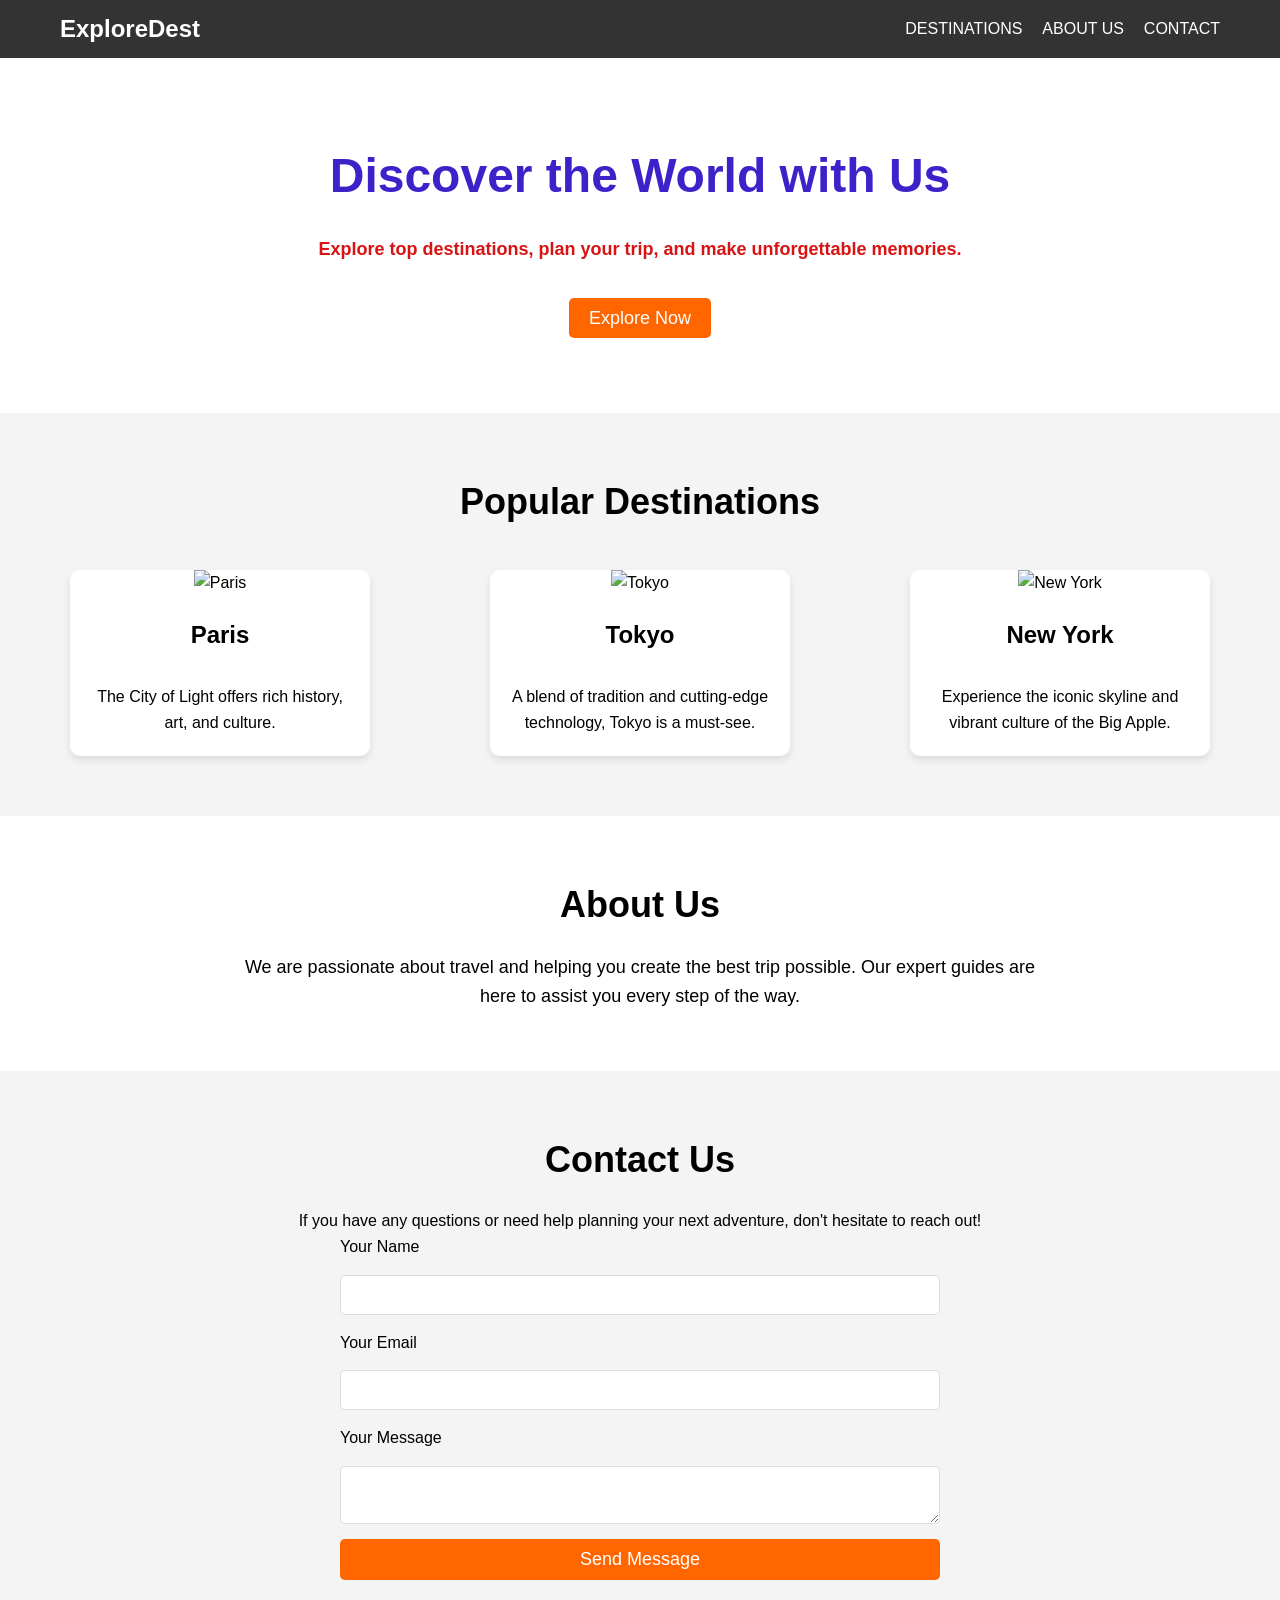
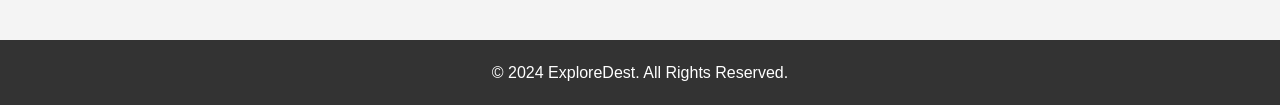
==== index.html @ b666c235 "Add files via upload" ====
<!DOCTYPE html>
<html lang="en">
<head>
    <meta charset="UTF-8">
    <meta name="viewport" content="width=device-width, initial-scale=1.0">
    <meta name="description" content="Explore beautiful destinations and plan your perfect trip with our tourism website.">
    <title>Explore Destinations - Tourism Website</title>
    <link rel="stylesheet" href="1.css">
</head>
<body>
    <!-- Navigation Bar -->
    <header>
        <nav>
            <div class="logo">
                <a href="index.html">ExploreDest</a>
            </div>
            <ul class="nav-links">
                <li><a href="destinations.html">Destinations</a></li>
                <li><a href="about.html">About Us</a></li>
                <li><a href="contact.html">Contact</a></li>
            </ul>
        </nav>
    </header>
    
    <!-- Home Section -->
    <section class="home">
        <div class="home-content">
            <h1>Discover the World with Us</h1>
            <b><p>Explore top destinations, plan your trip, and make unforgettable memories.</p></b>
            <a href="#destinations" class="cta-btn">Explore Now</a>
        </div>
    </section>

    <!-- Destinations Section -->
    <section id="destinations" class="destinations">
        <h2>Popular Destinations</h2>
        <div class="destination-cards">
            <div class="card">
                <img src="https://www.pixelstalk.net/wp-content/uploads/images6/Paris-Aesthetic-Wallpaper-HD.jpg" alt="Paris">
                <h3>Paris</h3>
                <p>The City of Light offers rich history, art, and culture.</p>
            </div>
            <div class="card">
                <img src="https://i.pinimg.com/originals/ce/49/9e/ce499ebb36da09d87874a465cbc0396f.jpg" alt="Tokyo">
                <h3>Tokyo</h3>
                <p>A blend of tradition and cutting-edge technology, Tokyo is a must-see.</p>
            </div>
            <div class="card">
                <img src="https://wallpapers.com/images/hd/new-york-aesthetic-skyline-ulrpfpjzfeyrl3sp.jpg" alt="New York">
                <h3>New York</h3>
                <p>Experience the iconic skyline and vibrant culture of the Big Apple.</p>
            </div>
        </div>
    </section>

    <!-- About Us Section -->
    <section id="about" class="about">
        <h2>About Us</h2>
        <p>We are passionate about travel and helping you create the best trip possible. Our expert guides are here to assist you every step of the way.</p>
    </section>

    <!-- Contact Section -->
    <section id="contact" class="contact">
        <h2>Contact Us</h2>
        <p>If you have any questions or need help planning your next adventure, don't hesitate to reach out!</p>
        <form>
            <label for="name">Your Name</label>
            <input type="text" id="name" name="name" required>

            <label for="email">Your Email</label>
            <input type="email" id="email" name="email" required>

            <label for="message">Your Message</label>
            <textarea id="message" name="message" required></textarea>

            <button type="submit">Send Message</button>
        </form>
    </section>

    <!-- Footer Section -->
    <footer>
        <p>&copy; 2024 ExploreDest. All Rights Reserved.</p>
    </footer>
</body>
</html>
---- 1.css ----
* {
  margin: 0;
  padding: 0;
  box-sizing: border-box;
}

body {
  font-family: Arial, sans-serif;
  line-height: 1.6;
}

a {
  text-decoration: none;
  color: inherit;
}

ul {
  list-style-type: none;
}

header {
  background-color: #333;
  color: #fff;
  padding: 10px 0;
}

header nav {
  display: flex;
  justify-content: space-between;
  align-items: center;
  max-width: 1200px;
  margin: 0 auto;
  padding: 0 20px;
}

header .logo a {
  font-size: 24px;
  font-weight: bold;
  color: #fff;
}

header .nav-links {
  display: flex;
  gap: 20px;
}

header .nav-links li a {
  color: #fff;
  font-size: 16px;
  text-transform: uppercase;
}

header .nav-links li a:hover {
  color: #ff6600;
}

/* Home Section */
.home {
  background-image: url('https://wallpaperaccess.com/full/136008.jpg');
  background-size: cover;
  background-position: center;
  color: #3e22c9;
  text-align: center;
  padding: 80px 20px;
}

.home h1 {
  font-size: 48px;
  margin-bottom: 20px;
}

.home p {
  font-size: 18px;
  margin-bottom: 40px;
  color: #d81313;
}

@media (max-width: 768px) {
  .header nav {
    flex-direction: column;
  }

  .home h1 {
    font-size: 36px;
  }

  .home p {
    font-size: 16px;
  }

  .destination-cards {
    flex-direction: column;
    align-items: center;
  }

  .city-gallery {
    flex-direction: column;
    align-items: center;
  }
}

.cta-btn {
  background-color: #ff6600;
  padding: 10px 20px;
  color: #fff;
  font-size: 18px;
  border: none;
  border-radius: 5px;
}

.cta-btn:hover {
  background-color: #ff4500;
}

/* Destinations Section */
.destinations {
  padding: 60px 20px;
  background-color: #f4f4f4;
  text-align: center;
}

.destinations h2 {
  font-size: 36px;
  margin-bottom: 40px;
}

.destination-cards {
  display: flex;
  justify-content: space-around;
  gap: 20px;
}

.destination-cards .card {
  background-color: #fff;
  border-radius: 10px;
  overflow: hidden;
  width: 300px;
  box-shadow: 0 4px 8px rgba(0, 0, 0, 0.1);
  text-align: center;
}

.destination-cards .card img {
  width: 100%;
  height: 200px;
  object-fit: cover;
}

.destination-cards .card h3 {
  font-size: 24px;
  margin: 20px 0 10px;
}

.destination-cards .card p {
  font-size: 16px;
  padding: 20px 20px 20px;
}

@media (max-width: 480px) {
  .home h1 {
    font-size: 28px;
  }

  .home p {
    font-size: 14px;
  }

  .cta-btn {
    font-size: 16px;
    padding: 8px 16px;
  }

  .destination-cards .card,
  .city-spot {
    width: 100%;
  }
}

/* Search Bar */
.search-bar {
  display: flex;
  justify-content: center;
  margin-bottom: 20px;
}

.search-bar input[type="text"] {
  padding: 10px;
  font-size: 16px;
  border-radius: 5px;
  border: 1px solid #ddd;
  width: 300px;
}

.search-bar button {
  padding: 10px 20px;
  margin-left: 10px;
  background-color: #ff6600;
  border: none;
  color: #fff;
  font-size: 16px;
  border-radius: 5px;
  cursor: pointer;
}

.search-bar button:hover {
  background-color: #ff4500;
}

/* About Us Section */
.about {
  padding: 60px 20px;
  background-color: #fff;
  text-align: center;
}

.about h2 {
  font-size: 36px;
  margin-bottom: 20px;
}

.about p {
  font-size: 18px;
  max-width: 800px;
  margin: 0 auto;
}

/* Contact Section */
.contact {
  padding: 60px 20px;
  background-color: #f4f4f4;
  text-align: center;
}

.contact h2 {
  font-size: 36px;
  margin-bottom: 20px;
}

.contact form {
  max-width: 600px;
  margin: 0 auto;
  display: grid;
  gap: 15px;
}

.contact form label {
  text-align: left;
  font-size: 16px;
}

.contact form input, .contact form textarea {
  padding: 10px;
  font-size: 16px;
  width: 100%;
  border-radius: 5px;
  border: 1px solid #ddd;
}

.contact form button {
  background-color: #ff6600;
  padding: 10px 20px;
  border: none;
  border-radius: 5px;
  color: #fff;
  font-size: 18px;
}

.contact form button:hover {
  background-color: #ff4500;
}

/* Footer Section */
footer {
  background-color: #333;
  color: #fff;
  text-align: center;
  padding: 20px 0;
}
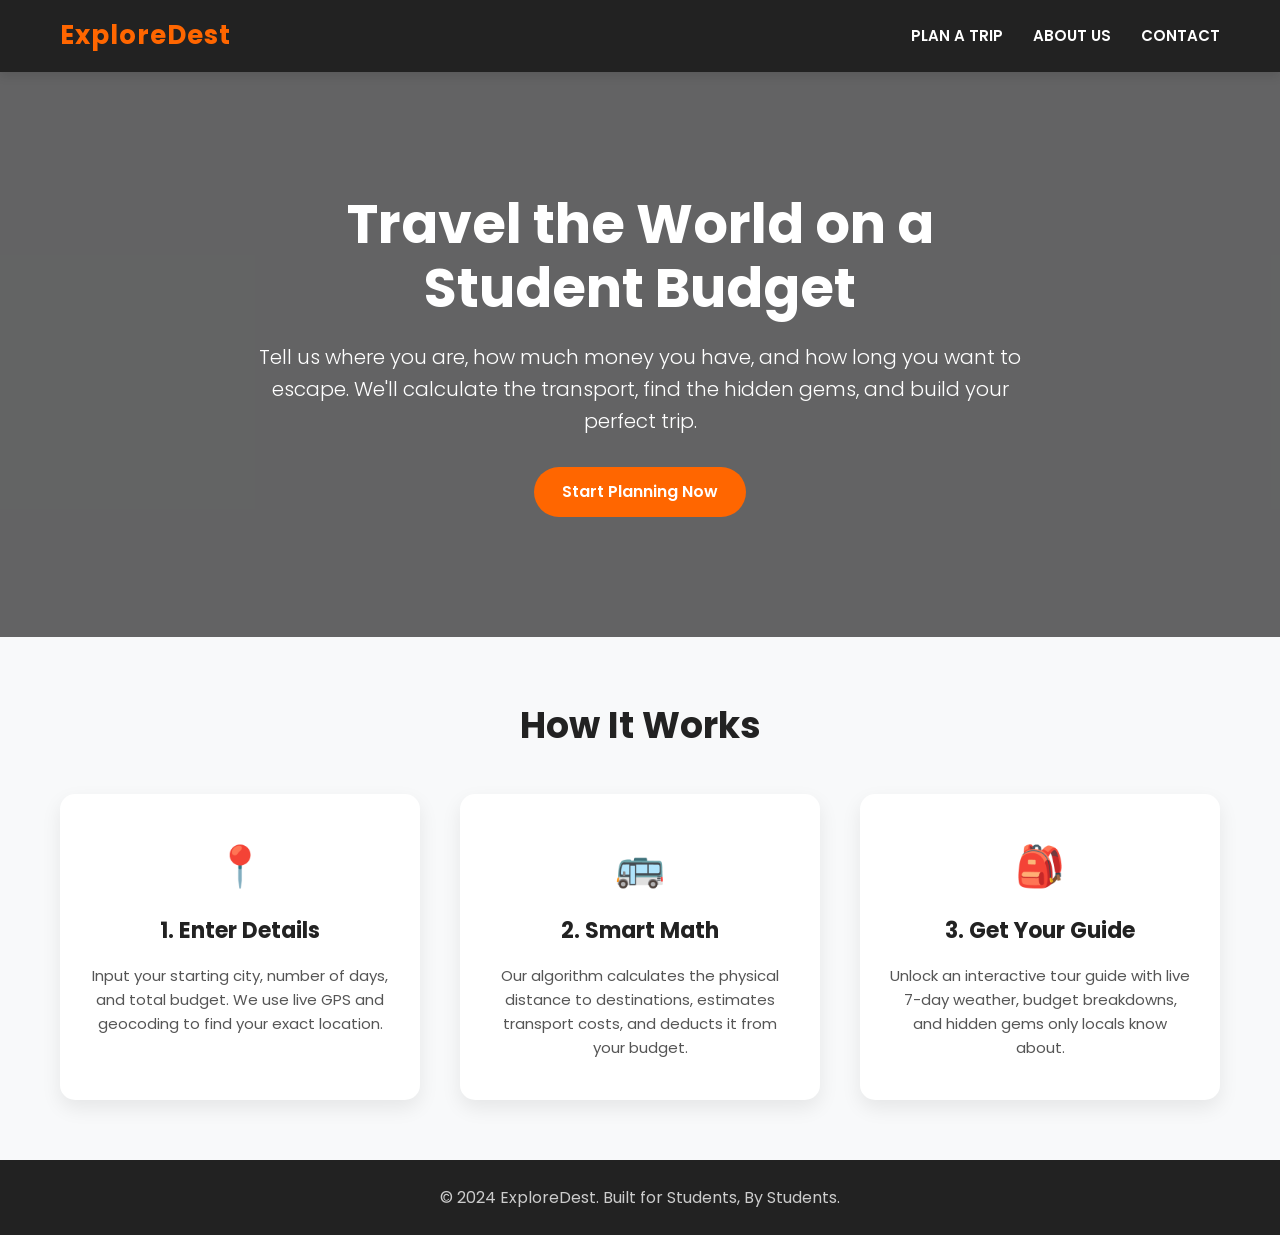
==== commit 7e1ad79e: "Enhanced ExploreDest v2: Leaflet maps, 5+ live APIs, budget algorithm, glassmorphism UI" ====
--- a/index.html
+++ b/index.html
@@ -1,85 +1,56 @@
-<!DOCTYPE html>
-<html lang="en">
-<head>
-    <meta charset="UTF-8">
-    <meta name="viewport" content="width=device-width, initial-scale=1.0">
-    <meta name="description" content="Explore beautiful destinations and plan your perfect trip with our tourism website.">
-    <title>Explore Destinations - Tourism Website</title>
-    <link rel="stylesheet" href="1.css">
-</head>
-<body>
-    <!-- Navigation Bar -->
-    <header>
-        <nav>
-            <div class="logo">
-                <a href="index.html">ExploreDest</a>
-            </div>
-            <ul class="nav-links">
-                <li><a href="destinations.html">Destinations</a></li>
-                <li><a href="about.html">About Us</a></li>
-                <li><a href="contact.html">Contact</a></li>
-            </ul>
-        </nav>
-    </header>
-    
-    <!-- Home Section -->
-    <section class="home">
-        <div class="home-content">
-            <h1>Discover the World with Us</h1>
-            <b><p>Explore top destinations, plan your trip, and make unforgettable memories.</p></b>
-            <a href="#destinations" class="cta-btn">Explore Now</a>
-        </div>
-    </section>
-
-    <!-- Destinations Section -->
-    <section id="destinations" class="destinations">
-        <h2>Popular Destinations</h2>
-        <div class="destination-cards">
-            <div class="card">
-                <img src="https://www.pixelstalk.net/wp-content/uploads/images6/Paris-Aesthetic-Wallpaper-HD.jpg" alt="Paris">
-                <h3>Paris</h3>
-                <p>The City of Light offers rich history, art, and culture.</p>
-            </div>
-            <div class="card">
-                <img src="https://i.pinimg.com/originals/ce/49/9e/ce499ebb36da09d87874a465cbc0396f.jpg" alt="Tokyo">
-                <h3>Tokyo</h3>
-                <p>A blend of tradition and cutting-edge technology, Tokyo is a must-see.</p>
-            </div>
-            <div class="card">
-                <img src="https://wallpapers.com/images/hd/new-york-aesthetic-skyline-ulrpfpjzfeyrl3sp.jpg" alt="New York">
-                <h3>New York</h3>
-                <p>Experience the iconic skyline and vibrant culture of the Big Apple.</p>
-            </div>
-        </div>
-    </section>
-
-    <!-- About Us Section -->
-    <section id="about" class="about">
-        <h2>About Us</h2>
-        <p>We are passionate about travel and helping you create the best trip possible. Our expert guides are here to assist you every step of the way.</p>
-    </section>
-
-    <!-- Contact Section -->
-    <section id="contact" class="contact">
-        <h2>Contact Us</h2>
-        <p>If you have any questions or need help planning your next adventure, don't hesitate to reach out!</p>
-        <form>
-            <label for="name">Your Name</label>
-            <input type="text" id="name" name="name" required>
-
-            <label for="email">Your Email</label>
-            <input type="email" id="email" name="email" required>
-
-            <label for="message">Your Message</label>
-            <textarea id="message" name="message" required></textarea>
-
-            <button type="submit">Send Message</button>
-        </form>
-    </section>
-
-    <!-- Footer Section -->
-    <footer>
-        <p>&copy; 2024 ExploreDest. All Rights Reserved.</p>
-    </footer>
-</body>
-</html>
+<!DOCTYPE html>
+<html lang="en">
+<head>
+    <meta charset="UTF-8">
+    <meta name="viewport" content="width=device-width, initial-scale=1.0">
+    <title>ExploreDest - The Ultimate Student Trip Planner</title>
+    <link rel="stylesheet" href="style.css">
+</head>
+<body>
+    <header>
+        <nav>
+            <div class="logo"><a href="index.html">ExploreDest</a></div>
+            <ul class="nav-links">
+                <li><a href="destinations.html">Plan a Trip</a></li>
+                <li><a href="about.html">About Us</a></li>
+                <li><a href="contact.html">Contact</a></li>
+            </ul>
+        </nav>
+    </header>
+    
+    <main>
+        <section class="hero" style="background-image: url('https://images.unsplash.com/photo-1469854523086-cc02fe5d8800?ixlib=rb-4.0.3&auto=format&fit=crop&w=2000&q=80');">
+            <div class="hero-content">
+                <h1>Travel the World on a Student Budget</h1>
+                <p>Tell us where you are, how much money you have, and how long you want to escape. We'll calculate the transport, find the hidden gems, and build your perfect trip.</p>
+                <a href="destinations.html" class="cta-btn">Start Planning Now</a>
+            </div>
+        </section>
+
+        <section class="section-container">
+            <h2 class="section-title">How It Works</h2>
+            <div class="about-grid">
+                <div class="feature-card">
+                    <div class="feature-icon">📍</div>
+                    <h3>1. Enter Details</h3>
+                    <p>Input your starting city, number of days, and total budget. We use live GPS and geocoding to find your exact location.</p>
+                </div>
+                <div class="feature-card">
+                    <div class="feature-icon">🚌</div>
+                    <h3>2. Smart Math</h3>
+                    <p>Our algorithm calculates the physical distance to destinations, estimates transport costs, and deducts it from your budget.</p>
+                </div>
+                <div class="feature-card">
+                    <div class="feature-icon">🎒</div>
+                    <h3>3. Get Your Guide</h3>
+                    <p>Unlock an interactive tour guide with live 7-day weather, budget breakdowns, and hidden gems only locals know about.</p>
+                </div>
+            </div>
+        </section>
+    </main>
+
+    <footer>
+        <p>&copy; 2024 ExploreDest. Built for Students, By Students.</p>
+    </footer>
+</body>
+</html>
--- a/style.css
+++ b/style.css
@@ -0,0 +1,332 @@
+@import url('https://fonts.googleapis.com/css2?family=Poppins:wght@300;400;600;700&display=swap');
+
+:root {
+  --primary: #ff6600;
+  --primary-hover: #e65c00;
+  --dark: #222;
+  --light: #f8f9fa;
+  --text-gray: #555;
+  --white: #ffffff;
+  --shadow: 0 8px 20px rgba(0, 0, 0, 0.08);
+}
+
+* {
+  margin: 0;
+  padding: 0;
+  box-sizing: border-box;
+}
+
+body {
+  font-family: 'Poppins', sans-serif;
+  line-height: 1.6;
+  background-color: var(--light);
+  color: var(--text-gray);
+  display: flex;
+  flex-direction: column;
+  min-height: 100vh;
+}
+
+main {
+  flex: 1; 
+}
+
+a {
+  text-decoration: none;
+  color: inherit;
+}
+
+ul {
+  list-style-type: none;
+}
+
+/* --- HEADER & NAV --- */
+header {
+  background-color: var(--dark);
+  color: var(--white);
+  padding: 15px 0;
+  position: sticky;
+  top: 0;
+  z-index: 1000;
+  box-shadow: 0 4px 10px rgba(0,0,0,0.1);
+}
+
+header nav {
+  display: flex;
+  justify-content: space-between;
+  align-items: center;
+  max-width: 1200px;
+  margin: 0 auto;
+  padding: 0 20px;
+}
+
+header .logo a {
+  font-size: 26px;
+  font-weight: 700;
+  color: var(--primary);
+  letter-spacing: 1px;
+}
+
+header .nav-links {
+  display: flex;
+  gap: 30px;
+}
+
+header .nav-links li a {
+  color: var(--white);
+  font-size: 15px;
+  font-weight: 600;
+  text-transform: uppercase;
+  transition: color 0.3s;
+}
+
+header .nav-links li a:hover {
+  color: var(--primary);
+}
+
+/* --- BUTTONS --- */
+.cta-btn {
+  background-color: var(--primary);
+  color: var(--white);
+  padding: 12px 28px;
+  font-size: 16px;
+  font-weight: 600;
+  border: none;
+  border-radius: 30px;
+  cursor: pointer;
+  transition: all 0.3s ease;
+  display: inline-block;
+}
+
+.cta-btn:hover {
+  background-color: var(--primary-hover);
+  transform: translateY(-2px);
+  box-shadow: 0 4px 15px rgba(255, 102, 0, 0.4);
+}
+
+/* --- HERO SECTIONS --- */
+.hero {
+  background-size: cover;
+  background-position: center;
+  color: var(--white);
+  text-align: center;
+  padding: 120px 20px;
+  position: relative;
+}
+
+.hero::before {
+  content: '';
+  position: absolute;
+  top: 0; left: 0; right: 0; bottom: 0;
+  background: rgba(0, 0, 0, 0.6);
+}
+
+.hero-content {
+  position: relative;
+  z-index: 1;
+  max-width: 800px;
+  margin: 0 auto;
+}
+
+.hero h1 {
+  font-size: 54px;
+  font-weight: 700;
+  margin-bottom: 20px;
+  line-height: 1.2;
+}
+
+.hero p {
+  font-size: 20px;
+  margin-bottom: 30px;
+  font-weight: 300;
+}
+
+/* --- ABOUT & CONTACT PAGES --- */
+.section-container {
+  max-width: 1200px;
+  margin: 60px auto;
+  padding: 0 20px;
+}
+
+.section-title {
+  text-align: center;
+  font-size: 36px;
+  color: var(--dark);
+  margin-bottom: 40px;
+  font-weight: 700;
+}
+
+.about-grid {
+  display: grid;
+  grid-template-columns: repeat(auto-fit, minmax(300px, 1fr));
+  gap: 40px;
+  margin-top: 40px;
+}
+
+.feature-card {
+  background: var(--white);
+  padding: 40px 30px;
+  border-radius: 15px;
+  text-align: center;
+  box-shadow: var(--shadow);
+  transition: transform 0.3s ease;
+}
+
+.feature-card:hover { transform: translateY(-10px); }
+.feature-card h3 { color: var(--dark); margin: 15px 0; font-size: 22px; }
+.feature-card p { font-size: 15px; }
+.feature-icon { font-size: 40px; color: var(--primary); }
+
+/* --- CONTACT PAGE --- */
+.contact-wrapper {
+  display: grid;
+  grid-template-columns: 1fr 1fr;
+  gap: 50px;
+  background: var(--white);
+  padding: 40px;
+  border-radius: 15px;
+  box-shadow: var(--shadow);
+}
+
+.contact-info h3 { color: var(--dark); margin-bottom: 20px; font-size: 24px; }
+.contact-info p { margin-bottom: 15px; display: flex; align-items: center; gap: 10px; }
+
+.contact-form { display: flex; flex-direction: column; gap: 20px; }
+.contact-form input, .contact-form textarea {
+  width: 100%;
+  padding: 15px;
+  border: 1px solid #ddd;
+  border-radius: 8px;
+  font-family: 'Poppins', sans-serif;
+  outline: none;
+  transition: border-color 0.3s;
+}
+.contact-form input:focus, .contact-form textarea:focus { border-color: var(--primary); }
+
+/* --- DESTINATIONS APP PAGE --- */
+.trip-planner {
+  background: rgba(255, 255, 255, 0.95);
+  backdrop-filter: blur(10px);
+  padding: 30px;
+  border-radius: 15px;
+  box-shadow: var(--shadow);
+  display: flex;
+  flex-wrap: wrap;
+  gap: 20px;
+  justify-content: center;
+  align-items: flex-end;
+  position: relative;
+  z-index: 2;
+  margin: -60px auto 40px auto;
+  max-width: 1000px;
+}
+
+.input-group { display: flex; flex-direction: column; text-align: left; flex: 1; min-width: 200px; }
+.input-group label { font-weight: 600; color: var(--dark); margin-bottom: 8px; font-size: 14px; }
+.input-group input, .input-group select { 
+  padding: 12px; 
+  border: 1px solid #ddd; 
+  border-radius: 8px; 
+  outline: none; 
+  width: 100%; 
+  font-family: 'Poppins', sans-serif;
+  background-color: #fff;
+}
+
+.icon-btn { background: none; border: none; font-size: 22px; cursor: pointer; padding-left: 10px; transition: transform 0.2s; }
+.icon-btn:hover { transform: scale(1.2); }
+
+#map { height: 500px; width: 100%; border-radius: 15px; box-shadow: var(--shadow); margin-bottom: 40px; border: 4px solid var(--white); z-index: 1;}
+
+/* FIXED GRID: Flexbox prevents the 4th item from aggressively stretching across the whole bottom row */
+.destination-cards { 
+  display: flex; 
+  flex-wrap: wrap; 
+  justify-content: center; 
+  gap: 30px; 
+}
+
+.card {
+  background: var(--white);
+  border-radius: 15px;
+  overflow: hidden;
+  box-shadow: var(--shadow);
+  width: 100%;
+  max-width: 350px; /* Limits size to prevent stretching */
+  flex: 1 1 300px;  /* Keeps alignment nice and responsive */
+}
+.card img { width: 100%; height: 220px; object-fit: cover; }
+.card-content { padding: 25px; }
+.card-content h3 { color: var(--dark); font-size: 22px; margin-bottom: 10px; }
+.badge { display: inline-block; padding: 6px 12px; border-radius: 20px; font-size: 12px; font-weight: 700; color: #fff; margin-bottom: 15px; background: #28a745; }
+
+/* Empty States */
+.empty-state { text-align: center; padding: 50px 20px; background: var(--white); border-radius: 15px; box-shadow: var(--shadow); grid-column: 1 / -1; width: 100%;}
+.empty-state h3 { color: var(--primary); margin-bottom: 15px; font-size: 24px; }
+
+/* Tour Guide Modal */
+.modal { display: none; position: fixed; z-index: 2000; left: 0; top: 0; width: 100%; height: 100%; background-color: rgba(0,0,0,0.6); overflow-y: auto;}
+.modal-content { background: var(--light); margin: 5% auto; padding: 30px; border-radius: 15px; width: 90%; max-width: 900px; position: relative; }
+.close-btn { position: absolute; right: 25px; top: 15px; font-size: 30px; cursor: pointer; color: #888; }
+.guide-grid { display: grid; grid-template-columns: repeat(auto-fit, minmax(300px, 1fr)); gap: 20px; margin-bottom: 20px; }
+.guide-card { background: var(--white); padding: 25px; border-radius: 12px; box-shadow: 0 4px 10px rgba(0,0,0,0.05); }
+.guide-card h3 { border-bottom: 2px solid var(--primary); padding-bottom: 10px; margin-bottom: 15px; color: var(--dark); }
+.gems-list li { background: #fff4ed; padding: 12px; border-left: 4px solid var(--primary); margin-bottom: 10px; border-radius: 4px; color: var(--dark); }
+.weather-grid { display: flex; gap: 10px; overflow-x: auto; padding-bottom: 10px; }
+.weather-day { background: #f0f0f0; padding: 15px; border-radius: 8px; text-align: center; min-width: 90px; }
+
+/* --- FIXED IMAGES FOR WIKIPEDIA ATTRACTIONS --- */
+.attraction-img {
+  max-width: 100%;
+  max-height: 250px; 
+  object-fit: contain; /* Prevents the ugly stretching seen in Pushkar lake image */
+  border-radius: 8px;
+  margin: 10px auto 0 auto;
+  display: block;
+}
+
+.gems-list li {
+  display: flex;
+  flex-direction: column;
+}
+
+/* --- FOOTER --- */
+footer {
+  background-color: var(--dark);
+  color: #ccc;
+  text-align: center;
+  padding: 25px 20px;
+  margin-top: auto;
+}
+
+/* --- RESPONSIVE --- */
+@media (max-width: 768px) {
+  header nav { flex-direction: column; gap: 15px; }
+  .hero h1 { font-size: 36px; }
+  .contact-wrapper { grid-template-columns: 1fr; }
+  .trip-planner { margin-top: 20px; flex-direction: column; align-items: stretch; }
+}
+
+/* Weather Cards Update */
+.weather-grid {
+  display: flex;
+  gap: 15px;
+  overflow-x: auto;
+  padding: 10px 0;
+  scrollbar-width: thin;
+}
+.weather-day {
+  background: #f8f9fa;
+  padding: 15px;
+  border-radius: 10px;
+  text-align: center;
+  min-width: 110px;
+  border: 1px solid #eee;
+  box-shadow: 0 2px 5px rgba(0,0,0,0.02);
+}
+.weather-day span {
+  display: block;
+  font-size: 12px;
+  color: var(--primary);
+  font-weight: bold;
+  margin-bottom: 5px;
+}
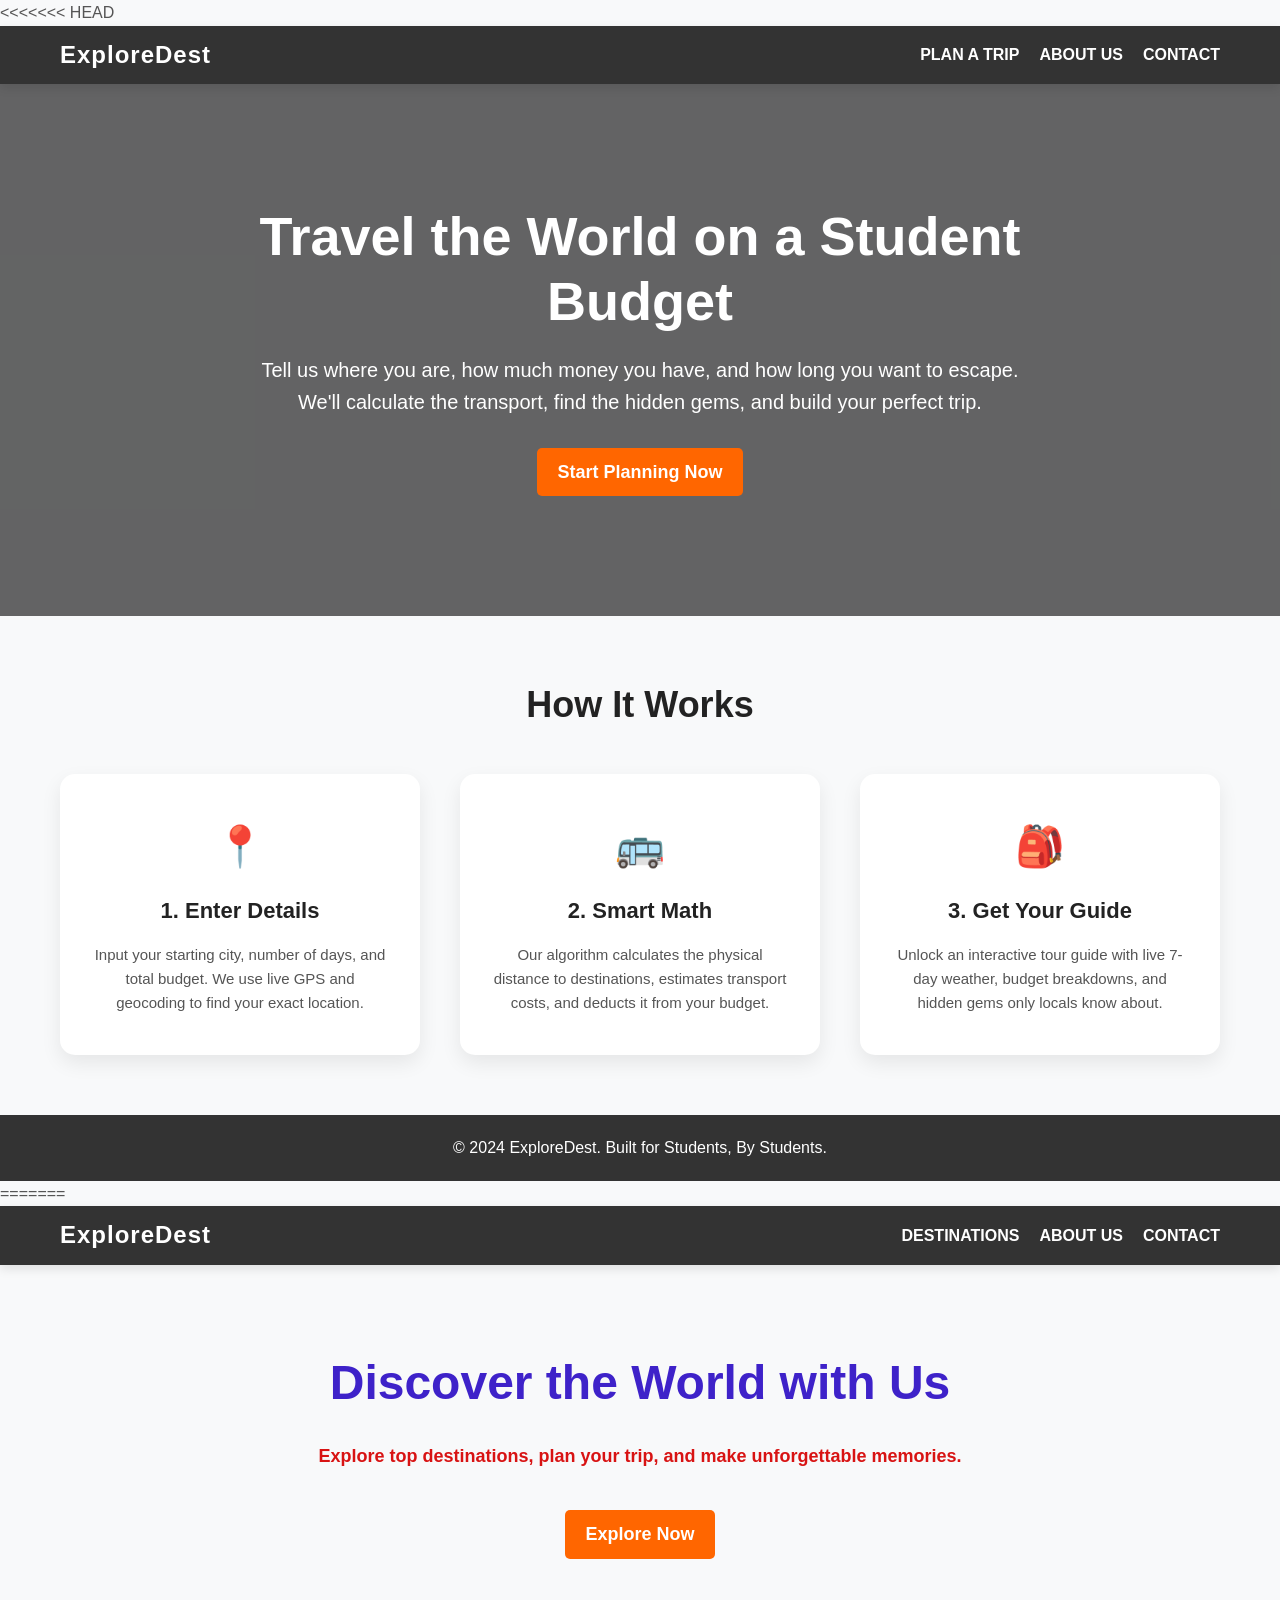
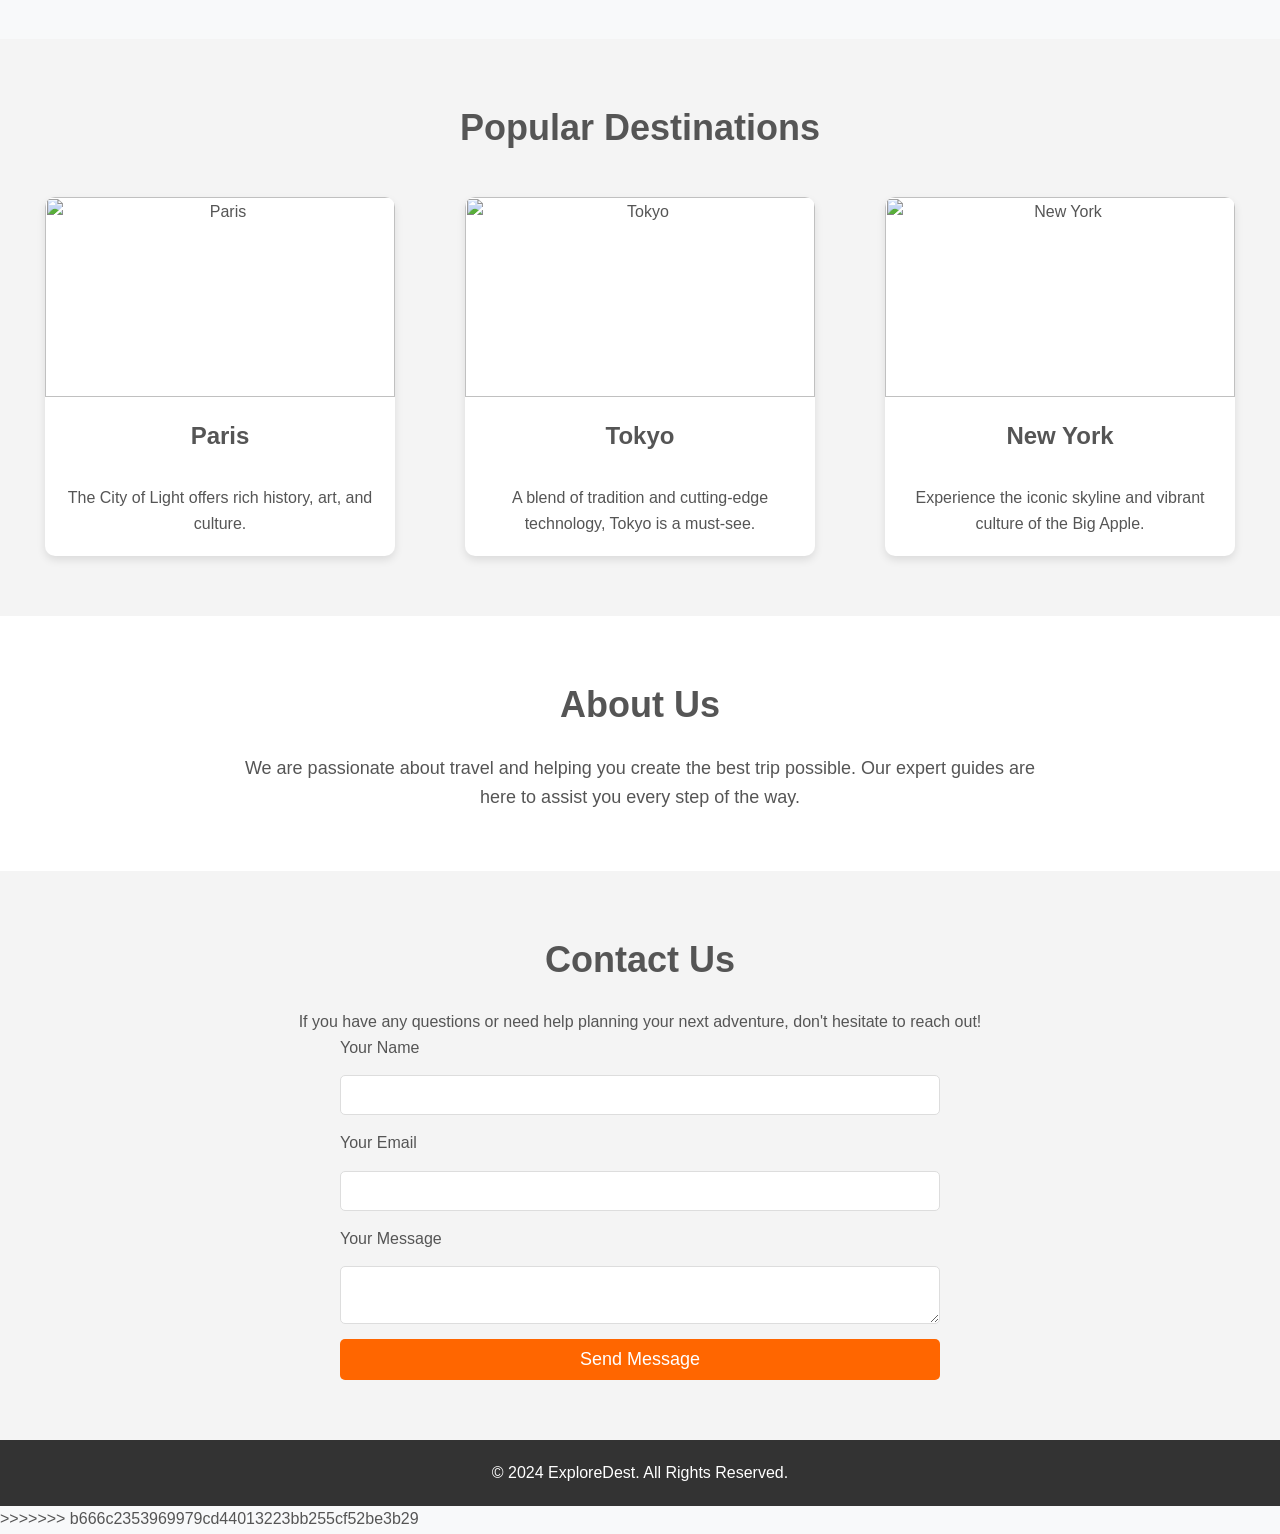
==== commit 86616125: "Enhanced ExploreDest v2: Leaflet maps, live APIs, budget algorithm, glassmorphism UI, renamed 1.css " ====
--- a/index.html
+++ b/index.html
@@ -1,3 +1,4 @@
+<<<<<<< HEAD
 <!DOCTYPE html>
 <html lang="en">
 <head>
@@ -53,4 +54,91 @@
         <p>&copy; 2024 ExploreDest. Built for Students, By Students.</p>
     </footer>
 </body>
-</html>+</html>
+=======
+<!DOCTYPE html>
+<html lang="en">
+<head>
+    <meta charset="UTF-8">
+    <meta name="viewport" content="width=device-width, initial-scale=1.0">
+    <meta name="description" content="Explore beautiful destinations and plan your perfect trip with our tourism website.">
+    <title>Explore Destinations - Tourism Website</title>
+    <link rel="stylesheet" href="1.css">
+</head>
+<body>
+    <!-- Navigation Bar -->
+    <header>
+        <nav>
+            <div class="logo">
+                <a href="index.html">ExploreDest</a>
+            </div>
+            <ul class="nav-links">
+                <li><a href="destinations.html">Destinations</a></li>
+                <li><a href="about.html">About Us</a></li>
+                <li><a href="contact.html">Contact</a></li>
+            </ul>
+        </nav>
+    </header>
+    
+    <!-- Home Section -->
+    <section class="home">
+        <div class="home-content">
+            <h1>Discover the World with Us</h1>
+            <b><p>Explore top destinations, plan your trip, and make unforgettable memories.</p></b>
+            <a href="#destinations" class="cta-btn">Explore Now</a>
+        </div>
+    </section>
+
+    <!-- Destinations Section -->
+    <section id="destinations" class="destinations">
+        <h2>Popular Destinations</h2>
+        <div class="destination-cards">
+            <div class="card">
+                <img src="https://www.pixelstalk.net/wp-content/uploads/images6/Paris-Aesthetic-Wallpaper-HD.jpg" alt="Paris">
+                <h3>Paris</h3>
+                <p>The City of Light offers rich history, art, and culture.</p>
+            </div>
+            <div class="card">
+                <img src="https://i.pinimg.com/originals/ce/49/9e/ce499ebb36da09d87874a465cbc0396f.jpg" alt="Tokyo">
+                <h3>Tokyo</h3>
+                <p>A blend of tradition and cutting-edge technology, Tokyo is a must-see.</p>
+            </div>
+            <div class="card">
+                <img src="https://wallpapers.com/images/hd/new-york-aesthetic-skyline-ulrpfpjzfeyrl3sp.jpg" alt="New York">
+                <h3>New York</h3>
+                <p>Experience the iconic skyline and vibrant culture of the Big Apple.</p>
+            </div>
+        </div>
+    </section>
+
+    <!-- About Us Section -->
+    <section id="about" class="about">
+        <h2>About Us</h2>
+        <p>We are passionate about travel and helping you create the best trip possible. Our expert guides are here to assist you every step of the way.</p>
+    </section>
+
+    <!-- Contact Section -->
+    <section id="contact" class="contact">
+        <h2>Contact Us</h2>
+        <p>If you have any questions or need help planning your next adventure, don't hesitate to reach out!</p>
+        <form>
+            <label for="name">Your Name</label>
+            <input type="text" id="name" name="name" required>
+
+            <label for="email">Your Email</label>
+            <input type="email" id="email" name="email" required>
+
+            <label for="message">Your Message</label>
+            <textarea id="message" name="message" required></textarea>
+
+            <button type="submit">Send Message</button>
+        </form>
+    </section>
+
+    <!-- Footer Section -->
+    <footer>
+        <p>&copy; 2024 ExploreDest. All Rights Reserved.</p>
+    </footer>
+</body>
+</html>
+>>>>>>> b666c2353969979cd44013223bb255cf52be3b29
--- a/1.css
+++ b/1.css
@@ -0,0 +1,277 @@
+* {
+  margin: 0;
+  padding: 0;
+  box-sizing: border-box;
+}
+
+body {
+  font-family: Arial, sans-serif;
+  line-height: 1.6;
+}
+
+a {
+  text-decoration: none;
+  color: inherit;
+}
+
+ul {
+  list-style-type: none;
+}
+
+header {
+  background-color: #333;
+  color: #fff;
+  padding: 10px 0;
+}
+
+header nav {
+  display: flex;
+  justify-content: space-between;
+  align-items: center;
+  max-width: 1200px;
+  margin: 0 auto;
+  padding: 0 20px;
+}
+
+header .logo a {
+  font-size: 24px;
+  font-weight: bold;
+  color: #fff;
+}
+
+header .nav-links {
+  display: flex;
+  gap: 20px;
+}
+
+header .nav-links li a {
+  color: #fff;
+  font-size: 16px;
+  text-transform: uppercase;
+}
+
+header .nav-links li a:hover {
+  color: #ff6600;
+}
+
+/* Home Section */
+.home {
+  background-image: url('https://wallpaperaccess.com/full/136008.jpg');
+  background-size: cover;
+  background-position: center;
+  color: #3e22c9;
+  text-align: center;
+  padding: 80px 20px;
+}
+
+.home h1 {
+  font-size: 48px;
+  margin-bottom: 20px;
+}
+
+.home p {
+  font-size: 18px;
+  margin-bottom: 40px;
+  color: #d81313;
+}
+
+@media (max-width: 768px) {
+  .header nav {
+    flex-direction: column;
+  }
+
+  .home h1 {
+    font-size: 36px;
+  }
+
+  .home p {
+    font-size: 16px;
+  }
+
+  .destination-cards {
+    flex-direction: column;
+    align-items: center;
+  }
+
+  .city-gallery {
+    flex-direction: column;
+    align-items: center;
+  }
+}
+
+.cta-btn {
+  background-color: #ff6600;
+  padding: 10px 20px;
+  color: #fff;
+  font-size: 18px;
+  border: none;
+  border-radius: 5px;
+}
+
+.cta-btn:hover {
+  background-color: #ff4500;
+}
+
+/* Destinations Section */
+.destinations {
+  padding: 60px 20px;
+  background-color: #f4f4f4;
+  text-align: center;
+}
+
+.destinations h2 {
+  font-size: 36px;
+  margin-bottom: 40px;
+}
+
+.destination-cards {
+  display: flex;
+  justify-content: space-around;
+  gap: 20px;
+}
+
+.destination-cards .card {
+  background-color: #fff;
+  border-radius: 10px;
+  overflow: hidden;
+  width: 300px;
+  box-shadow: 0 4px 8px rgba(0, 0, 0, 0.1);
+  text-align: center;
+}
+
+.destination-cards .card img {
+  width: 100%;
+  height: 200px;
+  object-fit: cover;
+}
+
+.destination-cards .card h3 {
+  font-size: 24px;
+  margin: 20px 0 10px;
+}
+
+.destination-cards .card p {
+  font-size: 16px;
+  padding: 20px 20px 20px;
+}
+
+@media (max-width: 480px) {
+  .home h1 {
+    font-size: 28px;
+  }
+
+  .home p {
+    font-size: 14px;
+  }
+
+  .cta-btn {
+    font-size: 16px;
+    padding: 8px 16px;
+  }
+
+  .destination-cards .card,
+  .city-spot {
+    width: 100%;
+  }
+}
+
+/* Search Bar */
+.search-bar {
+  display: flex;
+  justify-content: center;
+  margin-bottom: 20px;
+}
+
+.search-bar input[type="text"] {
+  padding: 10px;
+  font-size: 16px;
+  border-radius: 5px;
+  border: 1px solid #ddd;
+  width: 300px;
+}
+
+.search-bar button {
+  padding: 10px 20px;
+  margin-left: 10px;
+  background-color: #ff6600;
+  border: none;
+  color: #fff;
+  font-size: 16px;
+  border-radius: 5px;
+  cursor: pointer;
+}
+
+.search-bar button:hover {
+  background-color: #ff4500;
+}
+
+/* About Us Section */
+.about {
+  padding: 60px 20px;
+  background-color: #fff;
+  text-align: center;
+}
+
+.about h2 {
+  font-size: 36px;
+  margin-bottom: 20px;
+}
+
+.about p {
+  font-size: 18px;
+  max-width: 800px;
+  margin: 0 auto;
+}
+
+/* Contact Section */
+.contact {
+  padding: 60px 20px;
+  background-color: #f4f4f4;
+  text-align: center;
+}
+
+.contact h2 {
+  font-size: 36px;
+  margin-bottom: 20px;
+}
+
+.contact form {
+  max-width: 600px;
+  margin: 0 auto;
+  display: grid;
+  gap: 15px;
+}
+
+.contact form label {
+  text-align: left;
+  font-size: 16px;
+}
+
+.contact form input, .contact form textarea {
+  padding: 10px;
+  font-size: 16px;
+  width: 100%;
+  border-radius: 5px;
+  border: 1px solid #ddd;
+}
+
+.contact form button {
+  background-color: #ff6600;
+  padding: 10px 20px;
+  border: none;
+  border-radius: 5px;
+  color: #fff;
+  font-size: 18px;
+}
+
+.contact form button:hover {
+  background-color: #ff4500;
+}
+
+/* Footer Section */
+footer {
+  background-color: #333;
+  color: #fff;
+  text-align: center;
+  padding: 20px 0;
+}
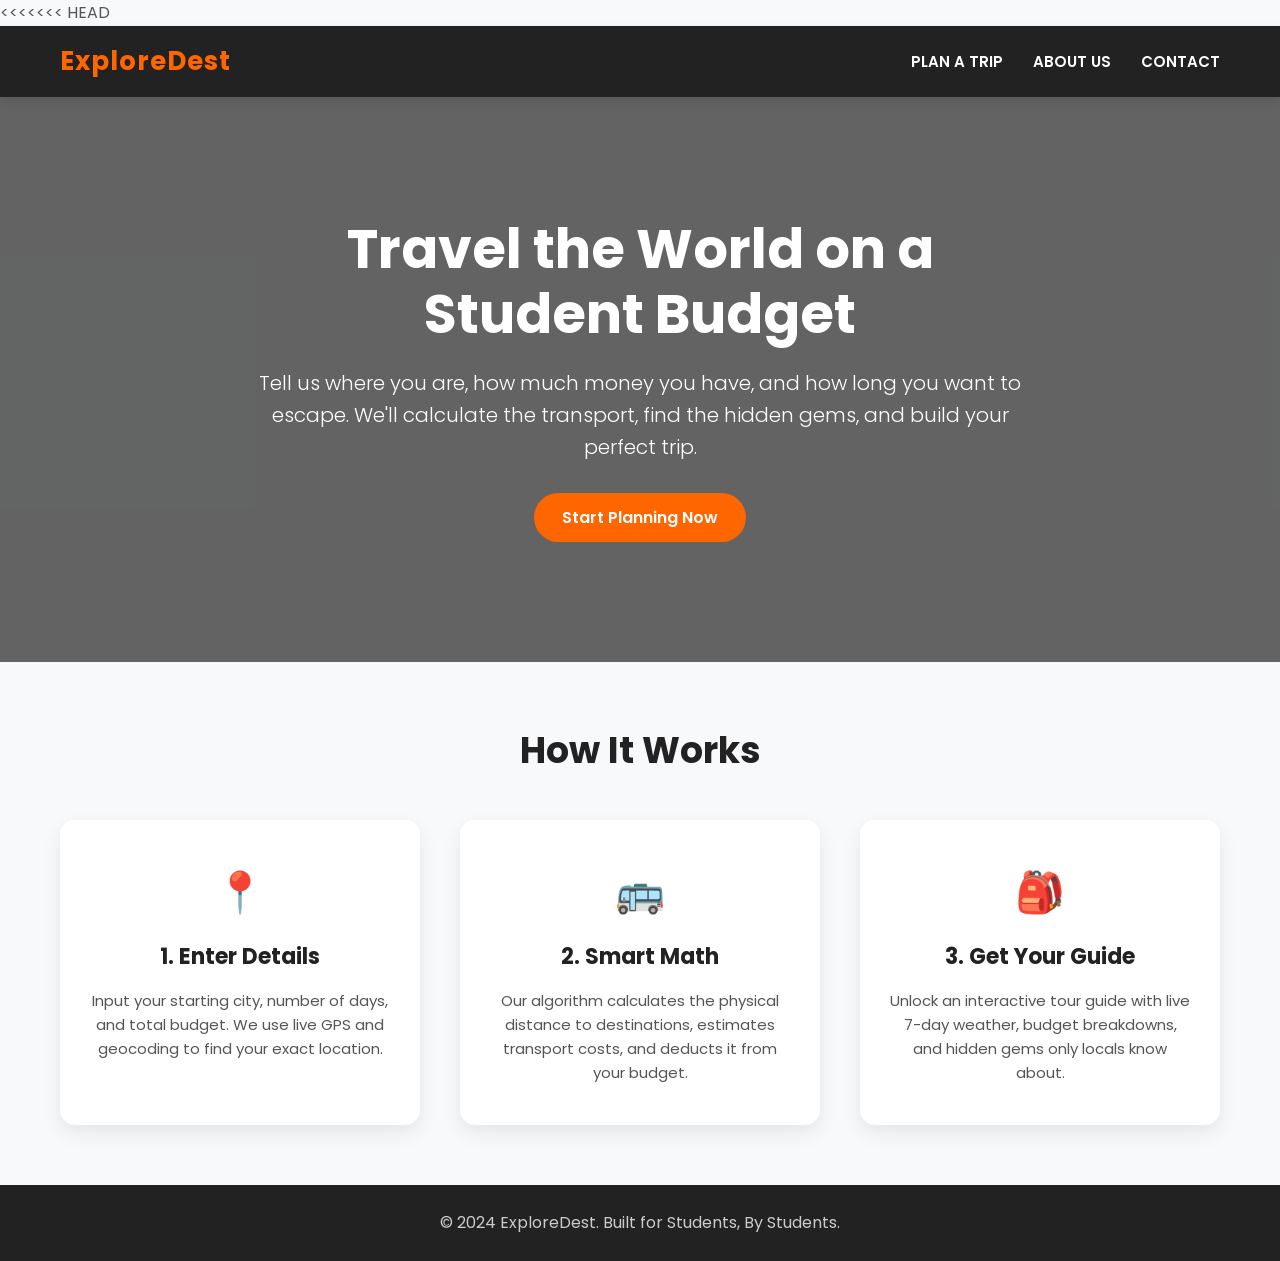
==== commit e3f659d7: "Fix: removed old Sem1 index.html content from merge conflict" ====
--- a/index.html
+++ b/index.html
@@ -55,90 +55,3 @@
     </footer>
 </body>
 </html>
-=======
-<!DOCTYPE html>
-<html lang="en">
-<head>
-    <meta charset="UTF-8">
-    <meta name="viewport" content="width=device-width, initial-scale=1.0">
-    <meta name="description" content="Explore beautiful destinations and plan your perfect trip with our tourism website.">
-    <title>Explore Destinations - Tourism Website</title>
-    <link rel="stylesheet" href="1.css">
-</head>
-<body>
-    <!-- Navigation Bar -->
-    <header>
-        <nav>
-            <div class="logo">
-                <a href="index.html">ExploreDest</a>
-            </div>
-            <ul class="nav-links">
-                <li><a href="destinations.html">Destinations</a></li>
-                <li><a href="about.html">About Us</a></li>
-                <li><a href="contact.html">Contact</a></li>
-            </ul>
-        </nav>
-    </header>
-    
-    <!-- Home Section -->
-    <section class="home">
-        <div class="home-content">
-            <h1>Discover the World with Us</h1>
-            <b><p>Explore top destinations, plan your trip, and make unforgettable memories.</p></b>
-            <a href="#destinations" class="cta-btn">Explore Now</a>
-        </div>
-    </section>
-
-    <!-- Destinations Section -->
-    <section id="destinations" class="destinations">
-        <h2>Popular Destinations</h2>
-        <div class="destination-cards">
-            <div class="card">
-                <img src="https://www.pixelstalk.net/wp-content/uploads/images6/Paris-Aesthetic-Wallpaper-HD.jpg" alt="Paris">
-                <h3>Paris</h3>
-                <p>The City of Light offers rich history, art, and culture.</p>
-            </div>
-            <div class="card">
-                <img src="https://i.pinimg.com/originals/ce/49/9e/ce499ebb36da09d87874a465cbc0396f.jpg" alt="Tokyo">
-                <h3>Tokyo</h3>
-                <p>A blend of tradition and cutting-edge technology, Tokyo is a must-see.</p>
-            </div>
-            <div class="card">
-                <img src="https://wallpapers.com/images/hd/new-york-aesthetic-skyline-ulrpfpjzfeyrl3sp.jpg" alt="New York">
-                <h3>New York</h3>
-                <p>Experience the iconic skyline and vibrant culture of the Big Apple.</p>
-            </div>
-        </div>
-    </section>
-
-    <!-- About Us Section -->
-    <section id="about" class="about">
-        <h2>About Us</h2>
-        <p>We are passionate about travel and helping you create the best trip possible. Our expert guides are here to assist you every step of the way.</p>
-    </section>
-
-    <!-- Contact Section -->
-    <section id="contact" class="contact">
-        <h2>Contact Us</h2>
-        <p>If you have any questions or need help planning your next adventure, don't hesitate to reach out!</p>
-        <form>
-            <label for="name">Your Name</label>
-            <input type="text" id="name" name="name" required>
-
-            <label for="email">Your Email</label>
-            <input type="email" id="email" name="email" required>
-
-            <label for="message">Your Message</label>
-            <textarea id="message" name="message" required></textarea>
-
-            <button type="submit">Send Message</button>
-        </form>
-    </section>
-
-    <!-- Footer Section -->
-    <footer>
-        <p>&copy; 2024 ExploreDest. All Rights Reserved.</p>
-    </footer>
-</body>
-</html>
->>>>>>> b666c2353969979cd44013223bb255cf52be3b29
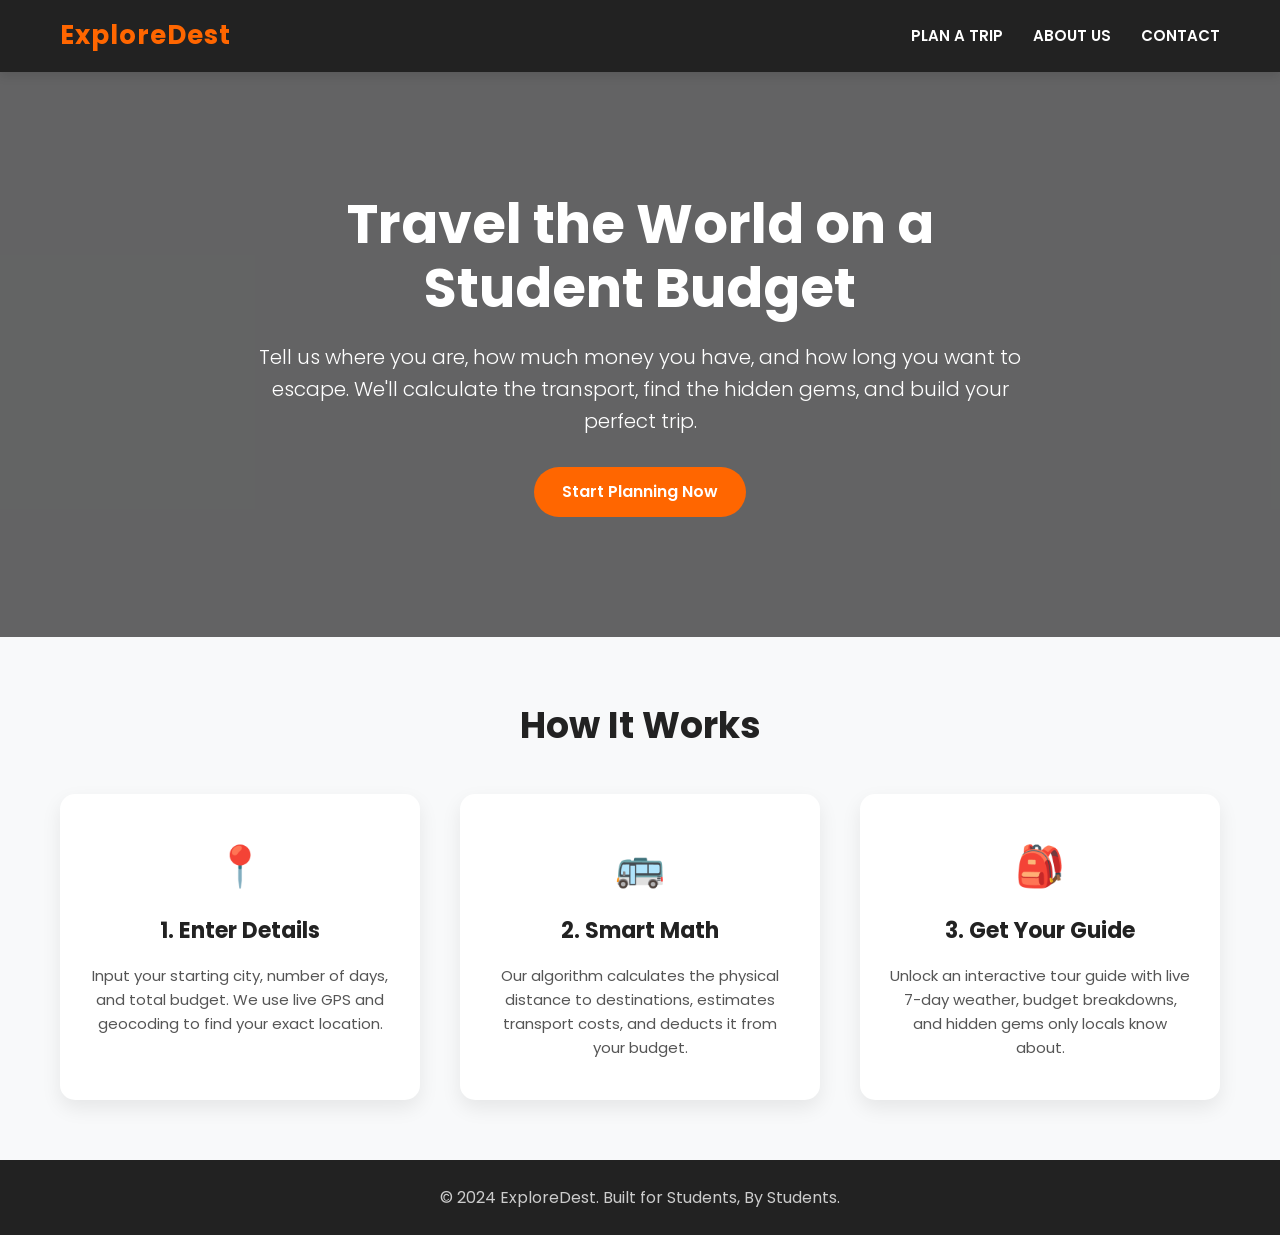
==== commit 17855d6f: "Fix: clean index.html, removed merge conflict" ====
--- a/index.html
+++ b/index.html
@@ -1,4 +1,3 @@
-<<<<<<< HEAD
 <!DOCTYPE html>
 <html lang="en">
 <head>
@@ -54,4 +53,4 @@
         <p>&copy; 2024 ExploreDest. Built for Students, By Students.</p>
     </footer>
 </body>
-</html>
+</html>
